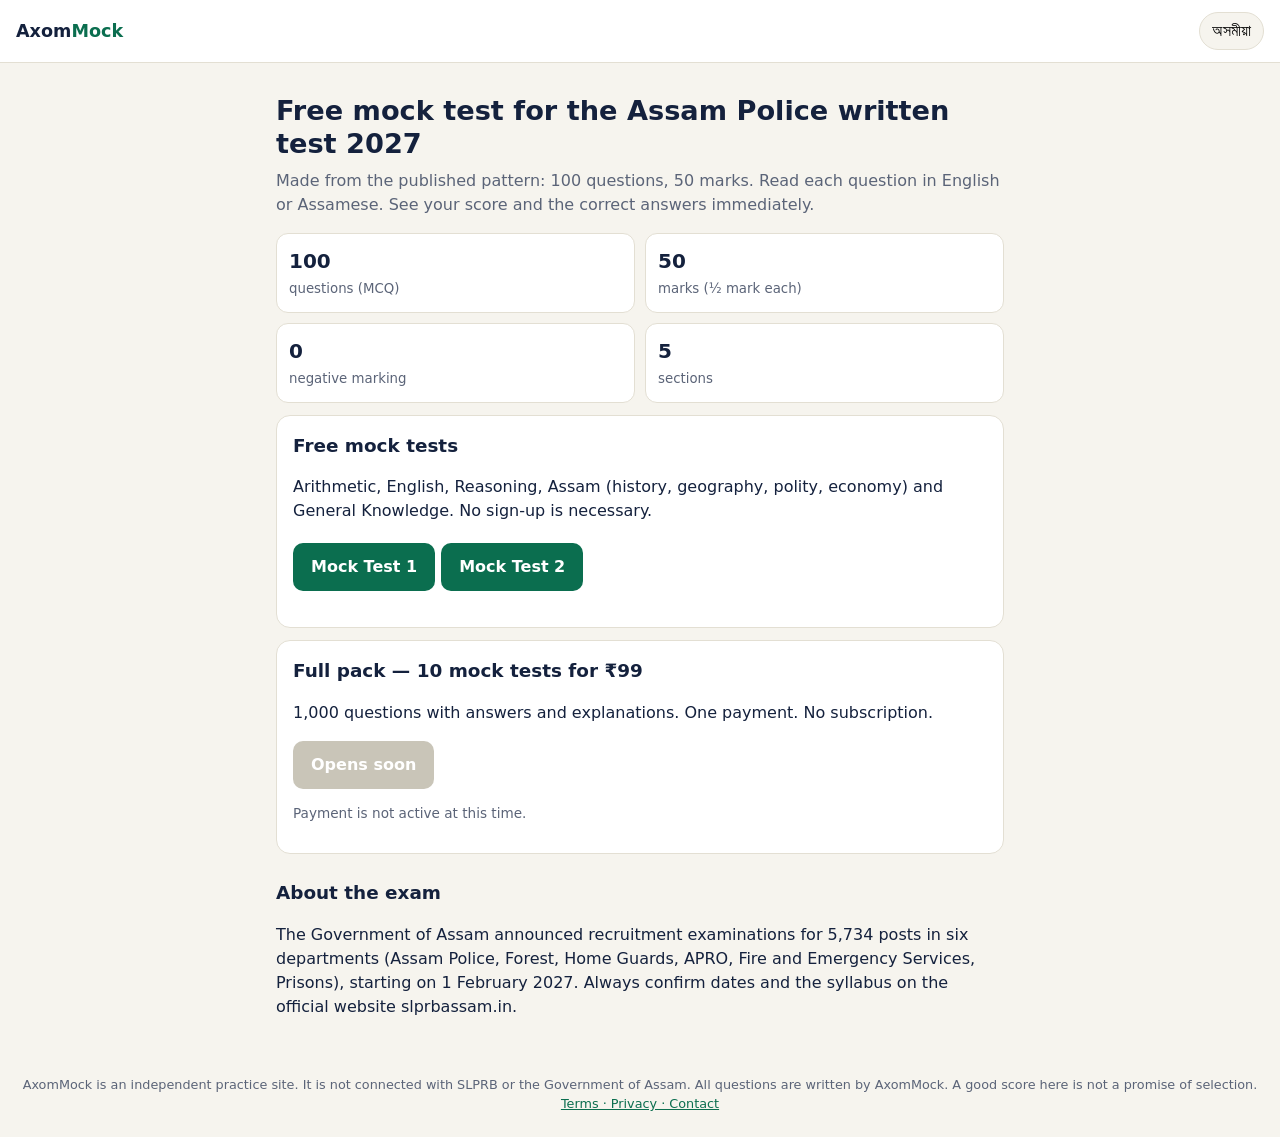
==== index.html @ 6a2d626f "No repeated questions, Mock Test 2 checked" ====
<!DOCTYPE html>
<html lang="en">
<head>
<meta charset="utf-8">
<meta name="viewport" content="width=device-width,initial-scale=1">
<title>AxomMock – Free Assam Police Mock Test 2027 (English + Assamese)</title>
<meta name="description" content="Free full-length mock test for the Assam Police recruitment written test 2027. 100 questions, 50 marks, no negative marking. English and Assamese.">
<link rel="canonical" href="https://assam.chewd.study/">
<link rel="stylesheet" href="style.css">
</head>
<body>
<header class="top">
  <a class="logo" href="index.html">Axom<span>Mock</span></a>
  <button class="lang" id="lang"></button>
</header>
<main class="wrap">
  <h1 data-en="Free mock test for the Assam Police written test 2027" data-as="অসম আৰক্ষী লিখিত পৰীক্ষা 2027 ৰ বাবে বিনামূলীয়া মক টেষ্ট"></h1>
  <p class="sub" data-en="Made from the published pattern: 100 questions, 50 marks. Read each question in English or Assamese. See your score and the correct answers immediately." data-as="প্ৰকাশিত আৰ্হিৰ ওপৰত ভিত্তি কৰি তৈয়াৰ কৰা: 100 টা প্ৰশ্ন, 50 নম্বৰ। প্ৰতিটো প্ৰশ্ন ইংৰাজী বা অসমীয়াত পঢ়ক। লগে লগে নম্বৰ আৰু শুদ্ধ উত্তৰ চাওক।"></p>

  <div class="facts">
    <div><b>100</b><small data-en="questions (MCQ)" data-as="টা প্ৰশ্ন (MCQ)"></small></div>
    <div><b>50</b><small data-en="marks (½ mark each)" data-as="নম্বৰ (প্ৰতিটোত ½)"></small></div>
    <div><b>0</b><small data-en="negative marking" data-as="ঋণাত্মক নম্বৰ নাই"></small></div>
    <div><b>5</b><small data-en="sections" data-as="টা শাখা"></small></div>
  </div>

  <div class="card">
    <h2 style="margin-top:0" data-en="Free mock tests" data-as="বিনামূলীয়া মক টেষ্ট"></h2>
    <p data-en="Arithmetic, English, Reasoning, Assam (history, geography, polity, economy) and General Knowledge. No sign-up is necessary." data-as="পাটীগণিত, ইংৰাজী, যুক্তি, অসম (বুৰঞ্জী, ভূগোল, ৰাজনীতি, অৰ্থনীতি) আৰু সাধাৰণ জ্ঞান। পঞ্জীয়নৰ প্ৰয়োজন নাই।"></p>
    <p id="tests"></p>
  </div>

  <div class="card">
    <h2 style="margin-top:0" data-en="Full pack — 10 mock tests for ₹99" data-as="সম্পূৰ্ণ পেক — 10 টা মক টেষ্ট ₹99 ত"></h2>
    <p data-en="1,000 questions with answers and explanations. One payment. No subscription." data-as="উত্তৰ আৰু ব্যাখ্যাসহ 1,000 টা প্ৰশ্ন। এবাৰ পৰিশোধ। কোনো ছাবস্ক্ৰিপচন নাই।"></p>
    <button class="btn" disabled data-en="Opens soon" data-as="সোনকালে আহিব"></button>
    <p class="note" data-en="Payment is not active at this time." data-as="বৰ্তমান পৰিশোধ ব্যৱস্থা সক্ৰিয় নহয়।"></p>
  </div>

  <h2 data-en="About the exam" data-as="পৰীক্ষাৰ বিষয়ে"></h2>
  <p data-en="The Government of Assam announced recruitment examinations for 5,734 posts in six departments (Assam Police, Forest, Home Guards, APRO, Fire and Emergency Services, Prisons), starting on 1 February 2027. Always confirm dates and the syllabus on the official website slprbassam.in." data-as="অসম চৰকাৰে ছটা বিভাগৰ (অসম আৰক্ষী, বন, গৃহৰক্ষী, APRO, অগ্নিনিৰ্বাপক আৰু জৰুৰীকালীন সেৱা, কাৰাগাৰ) 5,734 টা পদৰ নিযুক্তি পৰীক্ষা 1 ফেব্ৰুৱাৰী 2027 ৰ পৰা আৰম্ভ হ'ব বুলি ঘোষণা কৰিছে। তাৰিখ আৰু পাঠ্যক্ৰম সদায় চৰকাৰী ৱেবছাইট slprbassam.in ত নিশ্চিত কৰক।"></p>
</main>
<footer><span data-en="AxomMock is an independent practice site. It is not connected with SLPRB or the Government of Assam. All questions are written by AxomMock. A good score here is not a promise of selection." data-as="AxomMock এটা স্বতন্ত্ৰ অনুশীলন ছাইট। SLPRB বা অসম চৰকাৰৰ সৈতে ইয়াৰ কোনো সম্পৰ্ক নাই। সকলো প্ৰশ্ন AxomMock য়ে নিজাকৈ প্ৰস্তুত কৰা। ইয়াত ভাল নম্বৰ পোৱাটো নিৰ্বাচনৰ নিশ্চয়তা নহয়।"></span><br><a href="legal.html">Terms · Privacy · Contact</a></footer>
<script>
  var TESTS = 2; // number of published free tests
  (function () { var h = ''; for (var i = 1; i <= TESTS; i++) h += '<a class="btn" style="margin:4px 6px 4px 0" href="test.html?m=' + i + '"><span data-en="Mock Test ' + i + '" data-as="মক টেষ্ট ' + i + '"></span></a>'; document.getElementById('tests').innerHTML = h; })();
</script>
<script src="lang.js"></script>
<!-- Cloudflare Web Analytics --><script type='module' src='https://static.cloudflareinsights.com/beacon.min.js' data-cf-beacon='{"token": "37643b3091d94e91ad17ff8a0eee2a0e"}'></script><!-- End Cloudflare Web Analytics -->
</body>
</html>
---- style.css ----
:root{--ink:#14213d;--muted:#5b6478;--bg:#f6f4ee;--card:#fff;--line:#e3dfd3;--brand:#0b6e4f;--brand-d:#085a41;--warn:#b3541e;--ok:#0b6e4f;--bad:#b3261e}
*{box-sizing:border-box}
body{margin:0;font-family:system-ui,-apple-system,"Segoe UI","Noto Sans Bengali","Noto Sans",sans-serif;background:var(--bg);color:var(--ink);line-height:1.5}
a{color:var(--brand)}
.wrap{max-width:760px;margin:0 auto;padding:16px}
header.top{display:flex;justify-content:space-between;align-items:center;padding:12px 16px;background:var(--card);border-bottom:1px solid var(--line);position:sticky;top:0;z-index:5}
.logo{font-weight:800;font-size:1.1rem;text-decoration:none;color:var(--ink)}
.logo span{color:var(--brand)}
.lang{border:1px solid var(--line);background:var(--bg);border-radius:999px;padding:6px 12px;font:inherit;cursor:pointer}
h1{font-size:1.7rem;line-height:1.2;margin:.6em 0 .3em}
h2{font-size:1.15rem;margin:1.4em 0 .4em}
.sub{color:var(--muted);margin-top:0}
.card{background:var(--card);border:1px solid var(--line);border-radius:14px;padding:16px;margin:12px 0}
.facts{display:grid;grid-template-columns:repeat(2,1fr);gap:10px}
.facts div{background:var(--card);border:1px solid var(--line);border-radius:12px;padding:12px}
.facts b{display:block;font-size:1.25rem}
.facts small{color:var(--muted)}
.btn{display:inline-block;background:var(--brand);color:#fff;border:0;border-radius:10px;padding:12px 18px;font:inherit;font-weight:700;text-decoration:none;cursor:pointer}
.btn:hover{background:var(--brand-d)}
.btn.ghost{background:transparent;color:var(--ink);border:1px solid var(--line)}
.btn[disabled]{background:#c9c5b8;cursor:not-allowed}
.note{font-size:.85rem;color:var(--muted)}
.bar{display:flex;justify-content:space-between;align-items:center;gap:8px;flex-wrap:wrap}
.timer{font-variant-numeric:tabular-nums;font-weight:700}
.timer.low{color:var(--bad)}
.sec{font-size:.8rem;text-transform:uppercase;letter-spacing:.04em;color:var(--brand);font-weight:700}
.qtext{font-size:1.1rem;margin:.3em 0 .8em}
.opt{display:block;width:100%;text-align:left;background:var(--card);border:1px solid var(--line);border-radius:10px;padding:12px;margin:8px 0;font:inherit;cursor:pointer}
.opt.sel{border-color:var(--brand);background:#e7f3ee;font-weight:600}
.opt.right{border-color:var(--ok);background:#e7f3ee}
.opt.wrong{border-color:var(--bad);background:#fbeceb}
.nav{display:flex;justify-content:space-between;gap:8px;margin-top:14px}
.grid{display:grid;grid-template-columns:repeat(10,1fr);gap:4px;margin-top:14px}
.grid button{border:1px solid var(--line);background:var(--card);border-radius:6px;padding:6px 0;font-size:.75rem;cursor:pointer}
.grid button.done{background:#e7f3ee;border-color:var(--brand)}
.grid button.cur{outline:2px solid var(--ink)}
.score{font-size:2.4rem;font-weight:800;margin:0}
table{width:100%;border-collapse:collapse}
td,th{padding:8px;border-bottom:1px solid var(--line);text-align:left}
.exp{font-size:.9rem;color:var(--muted);margin-top:6px}
footer{color:var(--muted);font-size:.8rem;padding:24px 16px;text-align:center}
@media(max-width:480px){.grid{grid-template-columns:repeat(8,1fr)}h1{font-size:1.4rem}}
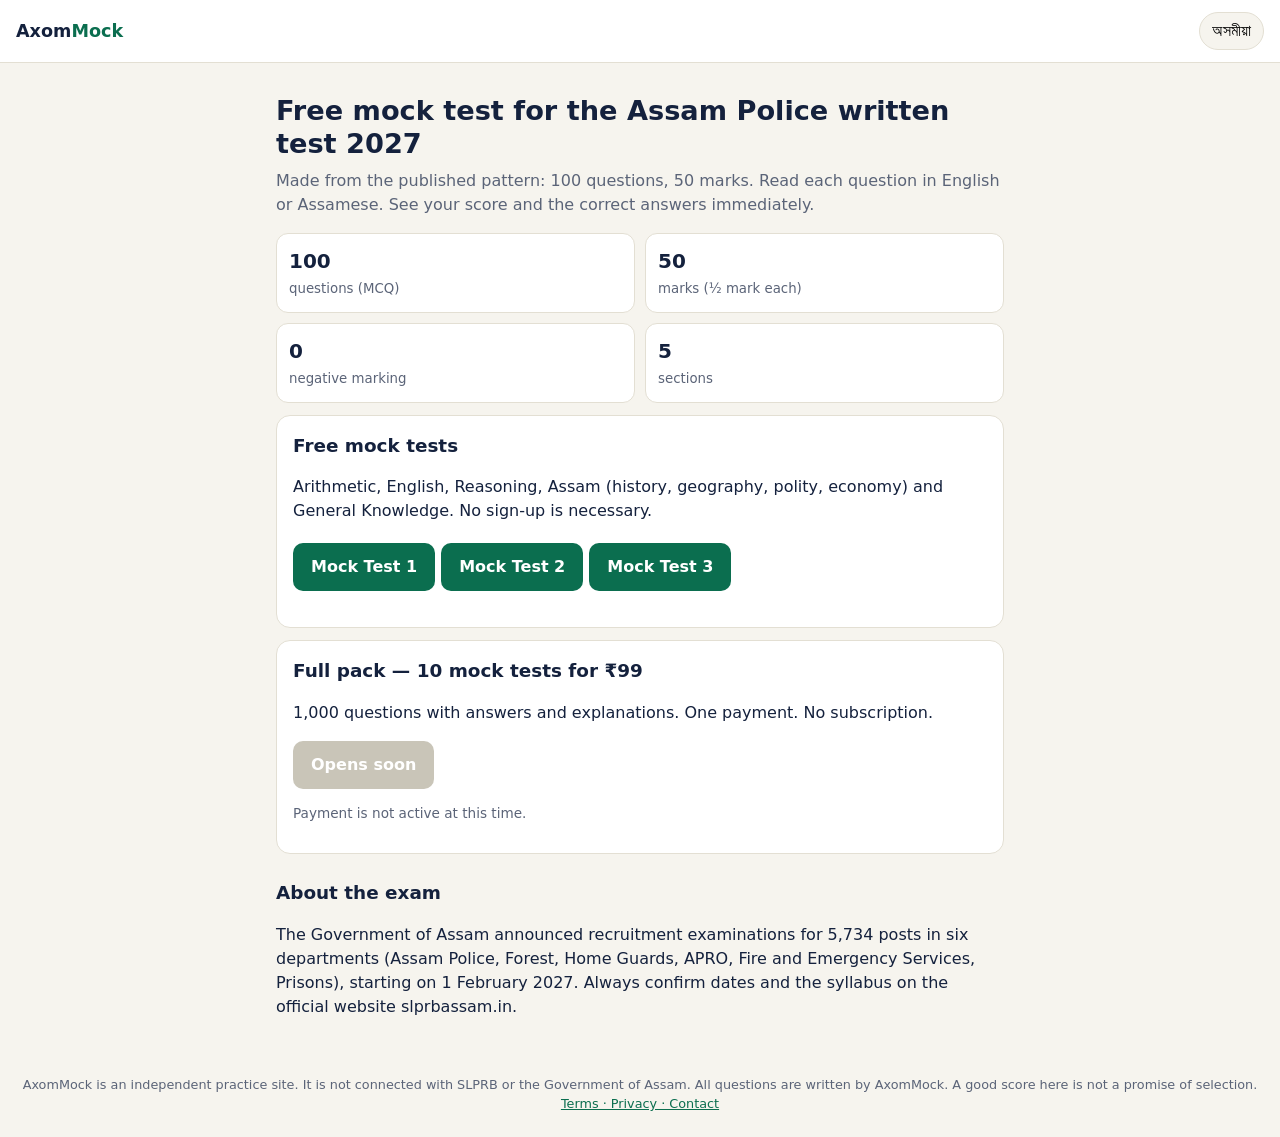
==== commit 75e5cd61: "Mock Test 3, checked" ====
--- a/index.html
+++ b/index.html
@@ -42,7 +42,7 @@
 </main>
 <footer><span data-en="AxomMock is an independent practice site. It is not connected with SLPRB or the Government of Assam. All questions are written by AxomMock. A good score here is not a promise of selection." data-as="AxomMock এটা স্বতন্ত্ৰ অনুশীলন ছাইট। SLPRB বা অসম চৰকাৰৰ সৈতে ইয়াৰ কোনো সম্পৰ্ক নাই। সকলো প্ৰশ্ন AxomMock য়ে নিজাকৈ প্ৰস্তুত কৰা। ইয়াত ভাল নম্বৰ পোৱাটো নিৰ্বাচনৰ নিশ্চয়তা নহয়।"></span><br><a href="legal.html">Terms · Privacy · Contact</a></footer>
 <script>
-  var TESTS = 2; // number of published free tests
+  var TESTS = 3; // number of published free tests
   (function () { var h = ''; for (var i = 1; i <= TESTS; i++) h += '<a class="btn" style="margin:4px 6px 4px 0" href="test.html?m=' + i + '"><span data-en="Mock Test ' + i + '" data-as="মক টেষ্ট ' + i + '"></span></a>'; document.getElementById('tests').innerHTML = h; })();
 </script>
 <script src="lang.js"></script>
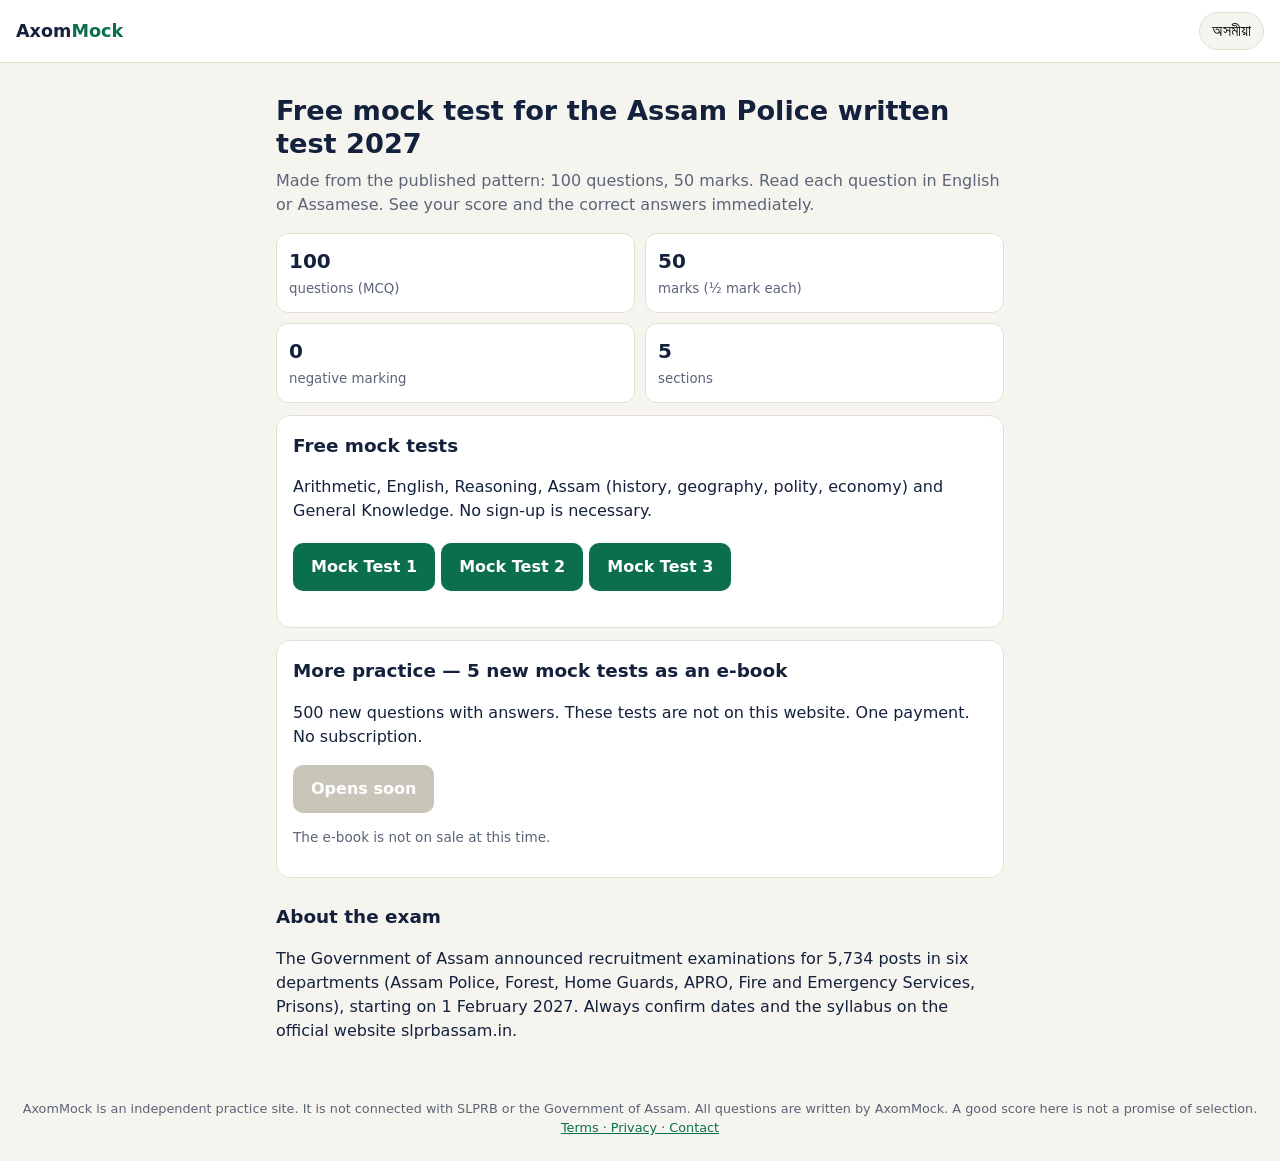
==== commit 9dd59d00: "Home page: e-book text; keep book tests out of the site Co-Authored-By: Claude Fable 5.2 <noreply@an" ====
--- a/index.html
+++ b/index.html
@@ -31,10 +31,10 @@
   </div>
 
   <div class="card">
-    <h2 style="margin-top:0" data-en="Full pack — 10 mock tests for ₹99" data-as="সম্পূৰ্ণ পেক — 10 টা মক টেষ্ট ₹99 ত"></h2>
-    <p data-en="1,000 questions with answers and explanations. One payment. No subscription." data-as="উত্তৰ আৰু ব্যাখ্যাসহ 1,000 টা প্ৰশ্ন। এবাৰ পৰিশোধ। কোনো ছাবস্ক্ৰিপচন নাই।"></p>
+    <h2 style="margin-top:0" data-en="More practice — 5 new mock tests as an e-book" data-as="অধিক অনুশীলন — ই-বুক হিচাপে 5 টা নতুন মক টেষ্ট"></h2>
+    <p data-en="500 new questions with answers. These tests are not on this website. One payment. No subscription." data-as="উত্তৰসহ 500 টা নতুন প্ৰশ্ন। এই টেষ্টসমূহ এই ৱেবছাইটত নাই। এবাৰ পৰিশোধ। কোনো ছাবস্ক্ৰিপচন নাই।"></p>
     <button class="btn" disabled data-en="Opens soon" data-as="সোনকালে আহিব"></button>
-    <p class="note" data-en="Payment is not active at this time." data-as="বৰ্তমান পৰিশোধ ব্যৱস্থা সক্ৰিয় নহয়।"></p>
+    <p class="note" data-en="The e-book is not on sale at this time." data-as="ই-বুকখন বৰ্তমান বিক্ৰীৰ বাবে উপলব্ধ নহয়।"></p>
   </div>
 
   <h2 data-en="About the exam" data-as="পৰীক্ষাৰ বিষয়ে"></h2>
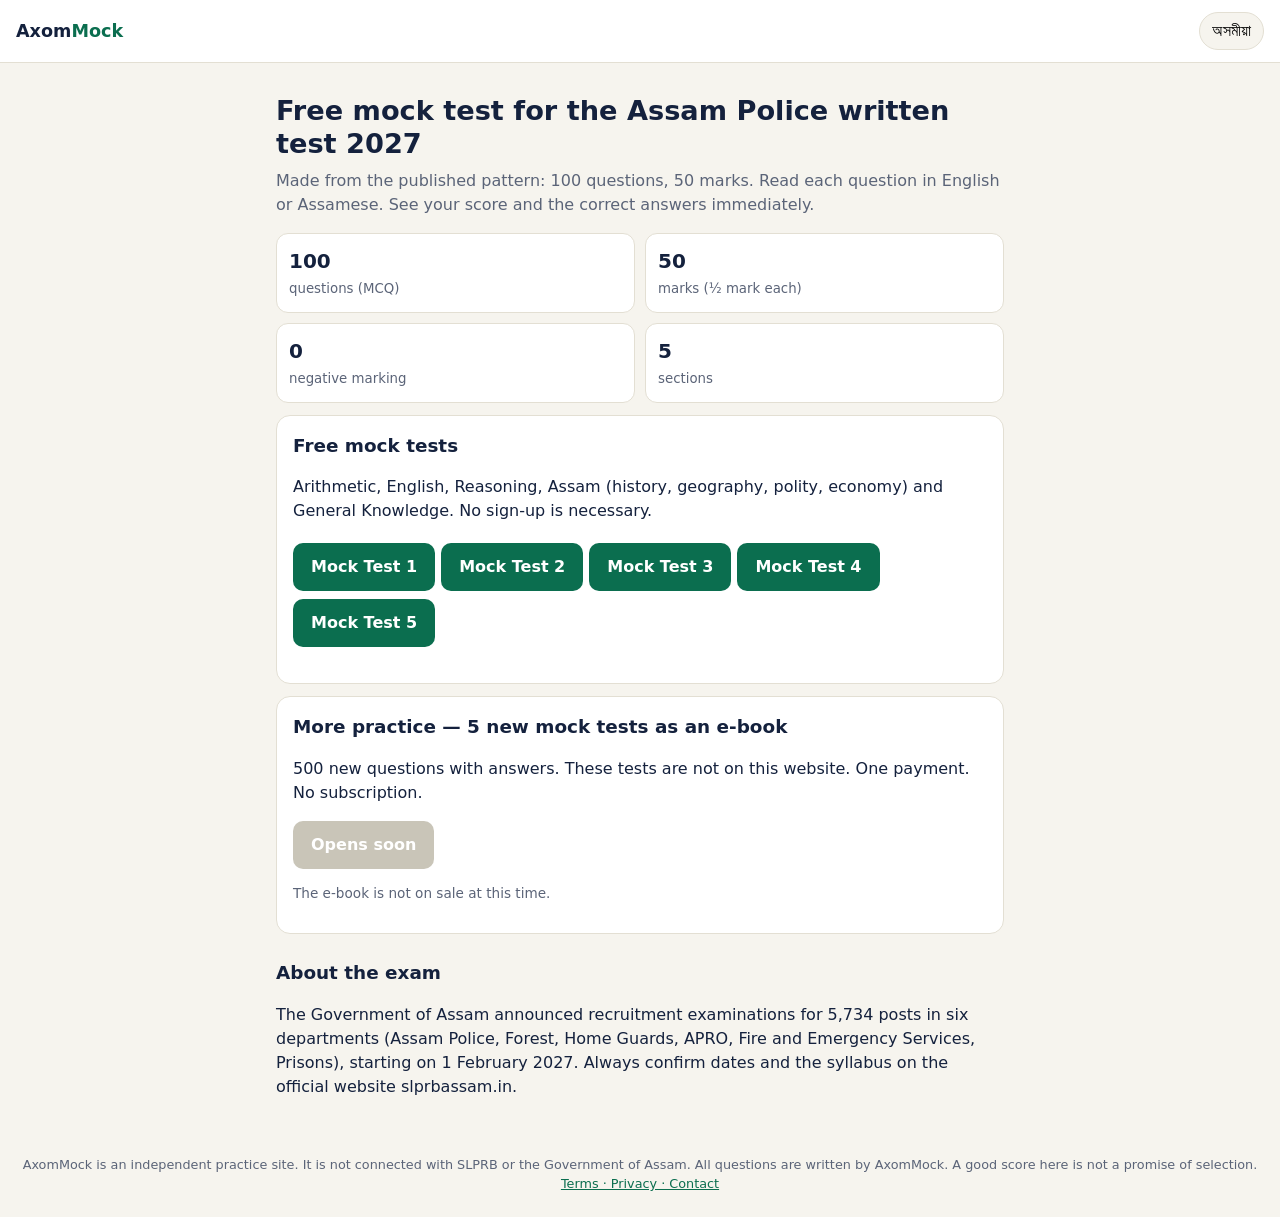
==== commit 06aa5d5e: "Add Mock Tests 4 and 5 (checked); list 5 free tests Co-Authored-By: Claude Fable 5.2 <noreply@anthro" ====
--- a/index.html
+++ b/index.html
@@ -42,7 +42,7 @@
 </main>
 <footer><span data-en="AxomMock is an independent practice site. It is not connected with SLPRB or the Government of Assam. All questions are written by AxomMock. A good score here is not a promise of selection." data-as="AxomMock এটা স্বতন্ত্ৰ অনুশীলন ছাইট। SLPRB বা অসম চৰকাৰৰ সৈতে ইয়াৰ কোনো সম্পৰ্ক নাই। সকলো প্ৰশ্ন AxomMock য়ে নিজাকৈ প্ৰস্তুত কৰা। ইয়াত ভাল নম্বৰ পোৱাটো নিৰ্বাচনৰ নিশ্চয়তা নহয়।"></span><br><a href="legal.html">Terms · Privacy · Contact</a></footer>
 <script>
-  var TESTS = 3; // number of published free tests
+  var TESTS = 5; // number of published free tests
   (function () { var h = ''; for (var i = 1; i <= TESTS; i++) h += '<a class="btn" style="margin:4px 6px 4px 0" href="test.html?m=' + i + '"><span data-en="Mock Test ' + i + '" data-as="মক টেষ্ট ' + i + '"></span></a>'; document.getElementById('tests').innerHTML = h; })();
 </script>
 <script src="lang.js"></script>
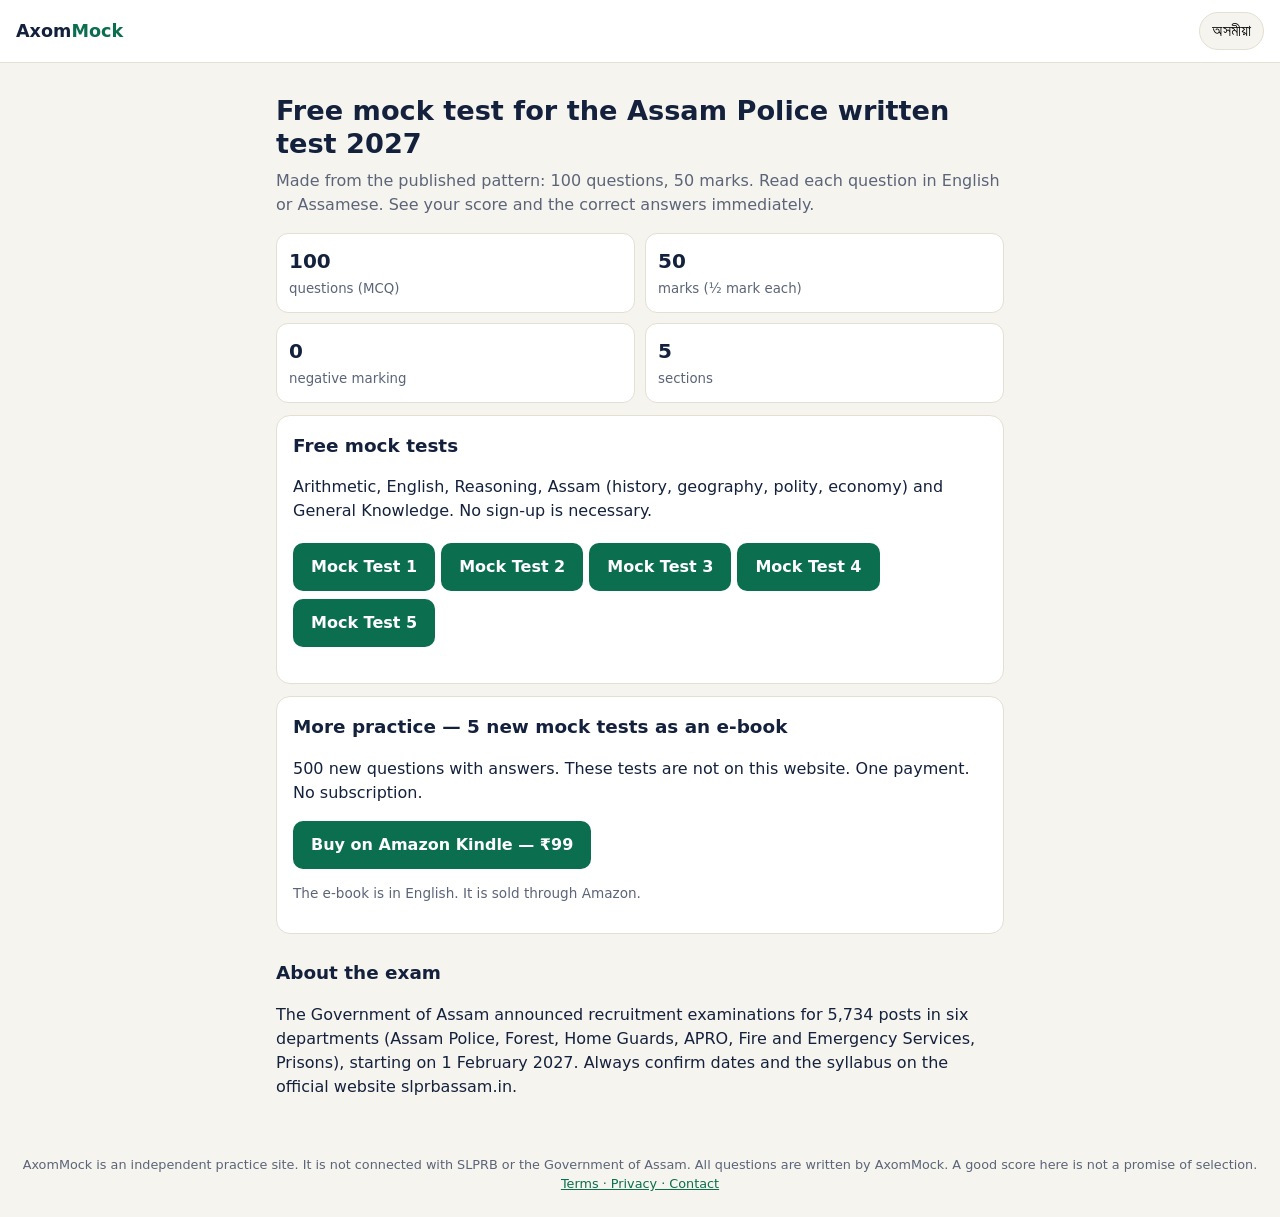
==== commit af82f35f: "Home page: link the e-book card to the live Kindle book Co-Authored-By: Claude Fable 5.2 <noreply@an" ====
--- a/index.html
+++ b/index.html
@@ -33,8 +33,8 @@
   <div class="card">
     <h2 style="margin-top:0" data-en="More practice — 5 new mock tests as an e-book" data-as="অধিক অনুশীলন — ই-বুক হিচাপে 5 টা নতুন মক টেষ্ট"></h2>
     <p data-en="500 new questions with answers. These tests are not on this website. One payment. No subscription." data-as="উত্তৰসহ 500 টা নতুন প্ৰশ্ন। এই টেষ্টসমূহ এই ৱেবছাইটত নাই। এবাৰ পৰিশোধ। কোনো ছাবস্ক্ৰিপচন নাই।"></p>
-    <button class="btn" disabled data-en="Opens soon" data-as="সোনকালে আহিব"></button>
-    <p class="note" data-en="The e-book is not on sale at this time." data-as="ই-বুকখন বৰ্তমান বিক্ৰীৰ বাবে উপলব্ধ নহয়।"></p>
+    <a class="btn" href="https://www.amazon.in/dp/B0HRRXD11S" target="_blank" rel="noopener" data-en="Buy on Amazon Kindle — ₹99" data-as="Amazon Kindle ত কিনক — ₹99"></a>
+    <p class="note" data-en="The e-book is in English. It is sold through Amazon." data-as="ই-বুকখন ইংৰাজী ভাষাত আছে। Amazon ৰ জৰিয়তে বিক্ৰী হয়।"></p>
   </div>
 
   <h2 data-en="About the exam" data-as="পৰীক্ষাৰ বিষয়ে"></h2>
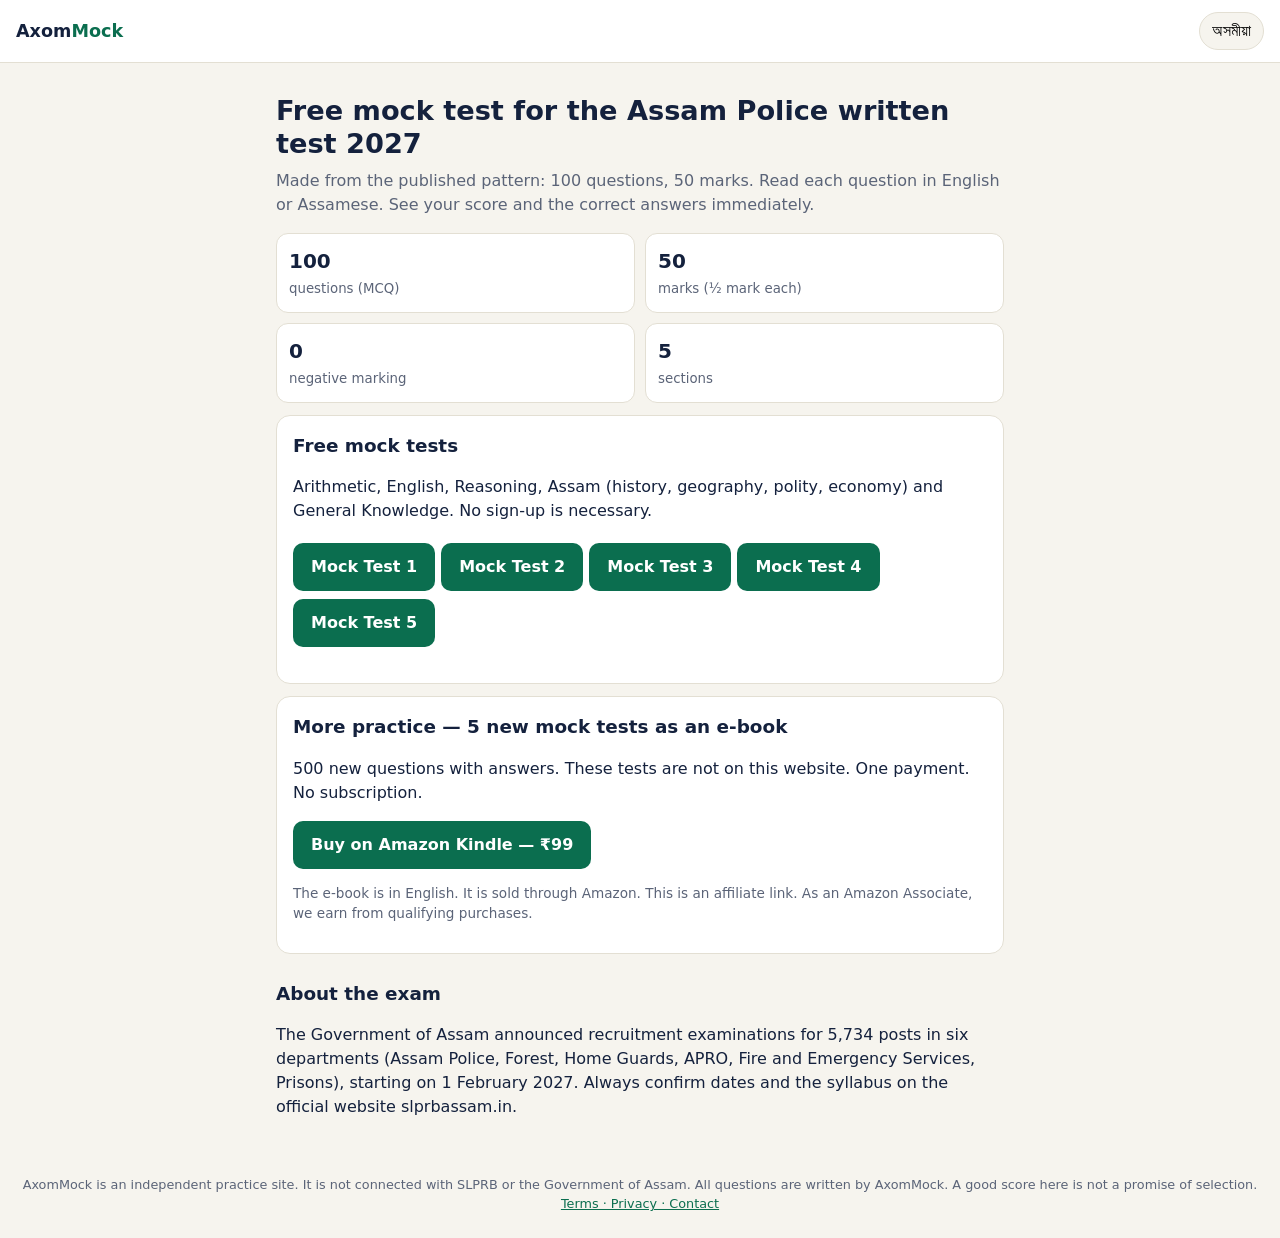
==== commit 87673a12: "E-book link: Amazon Associates tag and disclosure; legal page: seller and refund text Co-Authored-By" ====
--- a/index.html
+++ b/index.html
@@ -33,8 +33,8 @@
   <div class="card">
     <h2 style="margin-top:0" data-en="More practice — 5 new mock tests as an e-book" data-as="অধিক অনুশীলন — ই-বুক হিচাপে 5 টা নতুন মক টেষ্ট"></h2>
     <p data-en="500 new questions with answers. These tests are not on this website. One payment. No subscription." data-as="উত্তৰসহ 500 টা নতুন প্ৰশ্ন। এই টেষ্টসমূহ এই ৱেবছাইটত নাই। এবাৰ পৰিশোধ। কোনো ছাবস্ক্ৰিপচন নাই।"></p>
-    <a class="btn" href="https://www.amazon.in/dp/B0HRRXD11S" target="_blank" rel="noopener" data-en="Buy on Amazon Kindle — ₹99" data-as="Amazon Kindle ত কিনক — ₹99"></a>
-    <p class="note" data-en="The e-book is in English. It is sold through Amazon." data-as="ই-বুকখন ইংৰাজী ভাষাত আছে। Amazon ৰ জৰিয়তে বিক্ৰী হয়।"></p>
+    <a class="btn" href="https://www.amazon.in/dp/B0HRRXD11S?tag=gabbar-21" target="_blank" rel="noopener sponsored" data-en="Buy on Amazon Kindle — ₹99" data-as="Amazon Kindle ত কিনক — ₹99"></a>
+    <p class="note" data-en="The e-book is in English. It is sold through Amazon. This is an affiliate link. As an Amazon Associate, we earn from qualifying purchases." data-as="ই-বুকখন ইংৰাজী ভাষাত আছে। Amazon ৰ জৰিয়তে বিক্ৰী হয়। এইটো এটা এফিলিয়েট লিংক। Amazon Associate হিচাপে আমি যোগ্য ক্ৰয়ৰ পৰা উপাৰ্জন কৰোঁ।"></p>
   </div>
 
   <h2 data-en="About the exam" data-as="পৰীক্ষাৰ বিষয়ে"></h2>
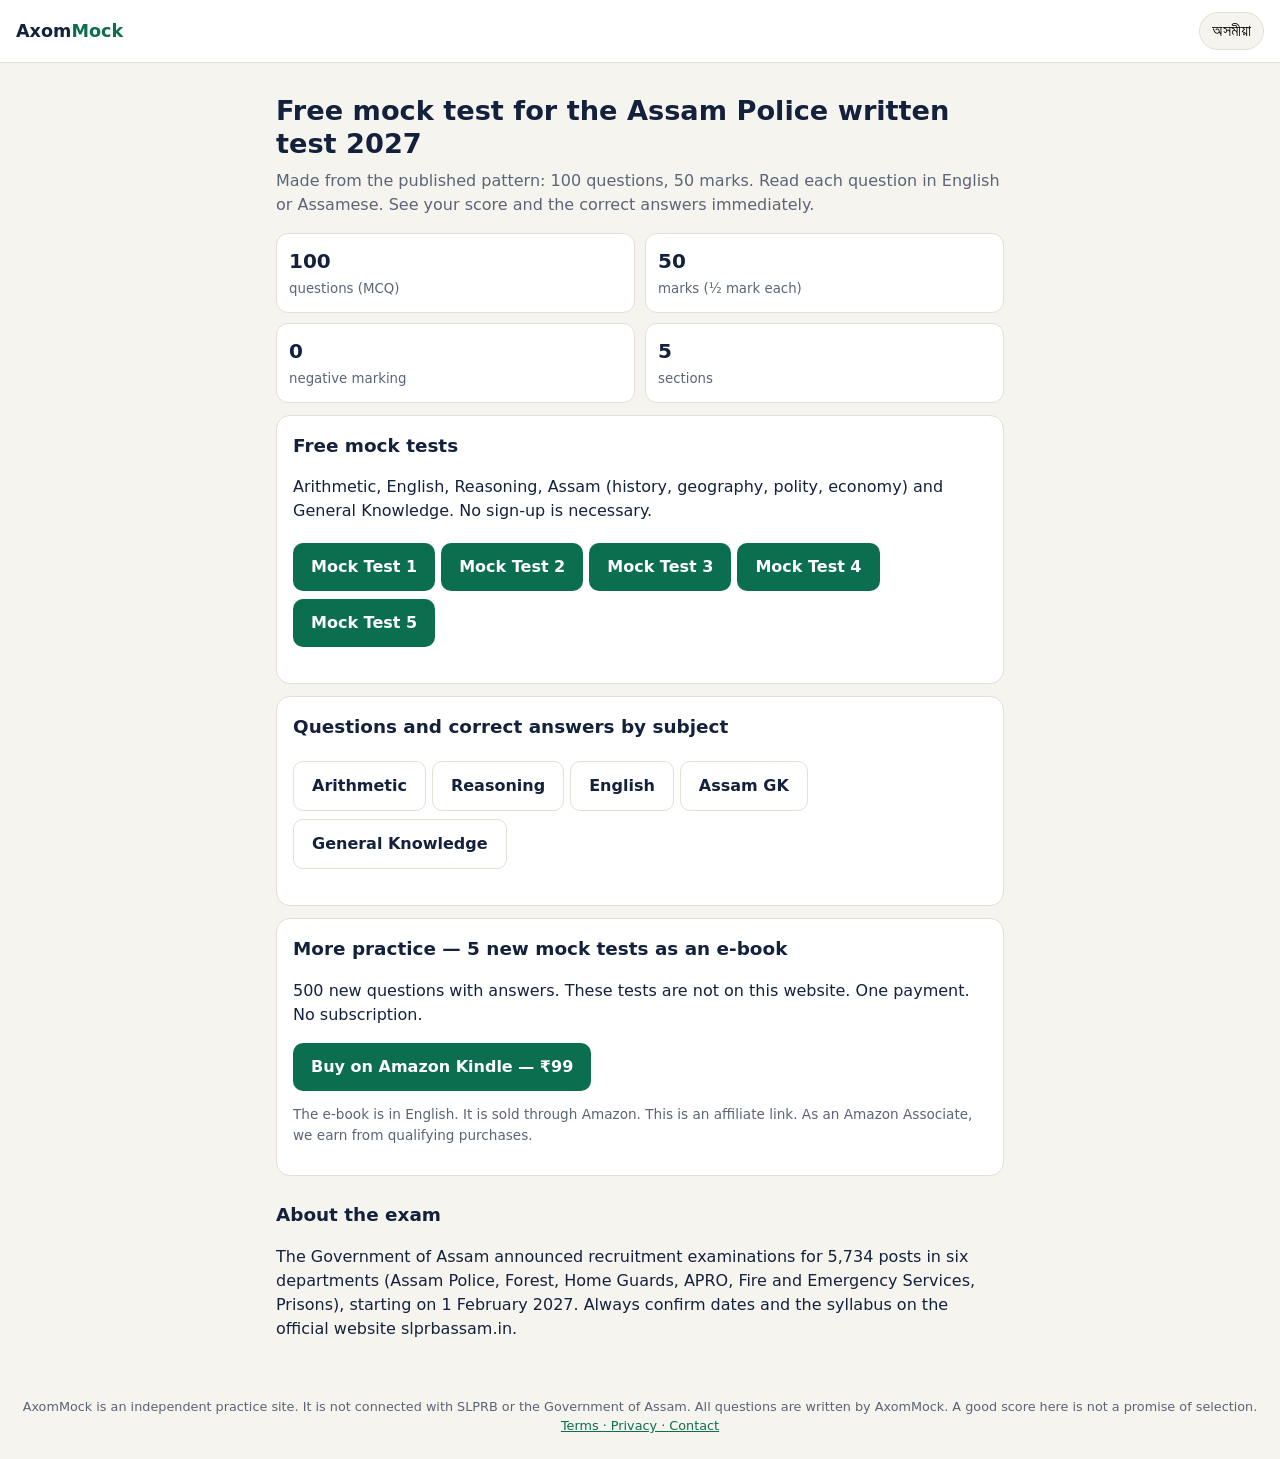
==== commit b8d9e1f3: "Add 5 subject pages with the questions and answers of tests 1 to 5 as static HTML Co-Authored-By: Cl" ====
--- a/index.html
+++ b/index.html
@@ -31,6 +31,11 @@
   </div>
 
   <div class="card">
+    <h2 style="margin-top:0" data-en="Questions and correct answers by subject" data-as="প্ৰশ্ন আৰু শুদ্ধ উত্তৰ">Questions and correct answers by subject</h2>
+    <p><a class="btn ghost" style="margin:4px 6px 4px 0" href="arithmetic-questions.html" data-en="Arithmetic" data-as="পাটীগণিত">Arithmetic</a><a class="btn ghost" style="margin:4px 6px 4px 0" href="reasoning-questions.html" data-en="Reasoning" data-as="যুক্তি">Reasoning</a><a class="btn ghost" style="margin:4px 6px 4px 0" href="english-questions.html" data-en="English" data-as="ইংৰাজী">English</a><a class="btn ghost" style="margin:4px 6px 4px 0" href="assam-gk-questions.html" data-en="Assam GK" data-as="অসম">Assam GK</a><a class="btn ghost" style="margin:4px 6px 4px 0" href="general-knowledge-questions.html" data-en="General Knowledge" data-as="সাধাৰণ জ্ঞান">General Knowledge</a></p>
+  </div>
+
+  <div class="card">
     <h2 style="margin-top:0" data-en="More practice — 5 new mock tests as an e-book" data-as="অধিক অনুশীলন — ই-বুক হিচাপে 5 টা নতুন মক টেষ্ট"></h2>
     <p data-en="500 new questions with answers. These tests are not on this website. One payment. No subscription." data-as="উত্তৰসহ 500 টা নতুন প্ৰশ্ন। এই টেষ্টসমূহ এই ৱেবছাইটত নাই। এবাৰ পৰিশোধ। কোনো ছাবস্ক্ৰিপচন নাই।"></p>
     <a class="btn" href="https://www.amazon.in/dp/B0HRRXD11S?tag=gabbar-21" target="_blank" rel="noopener sponsored" data-en="Buy on Amazon Kindle — ₹99" data-as="Amazon Kindle ত কিনক — ₹99"></a>
--- a/style.css
+++ b/style.css
@@ -40,3 +40,5 @@
 .exp{font-size:.9rem;color:var(--muted);margin-top:6px}
 footer{color:var(--muted);font-size:.8rem;padding:24px 16px;text-align:center}
 @media(max-width:480px){.grid{grid-template-columns:repeat(8,1fr)}h1{font-size:1.4rem}}
+details summary{cursor:pointer;color:var(--brand);font-weight:700}
+.static .opt{cursor:default}
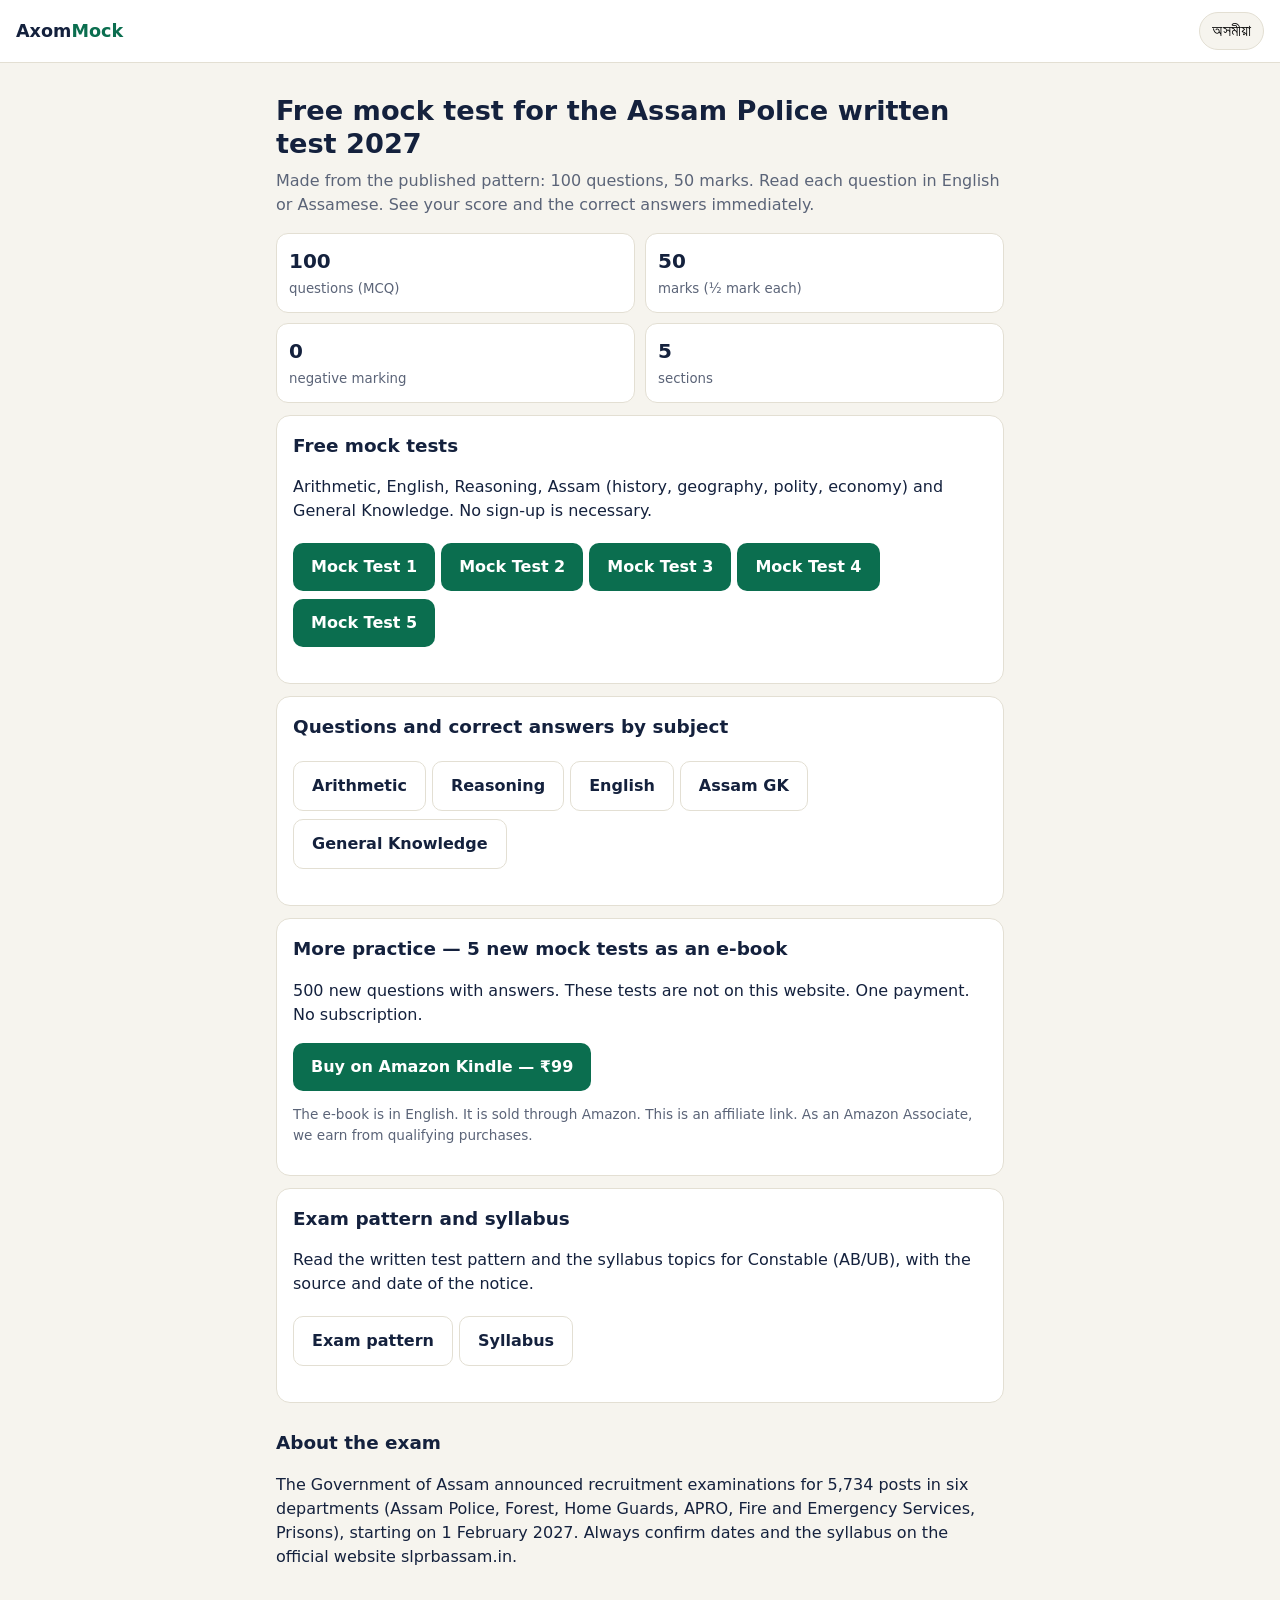
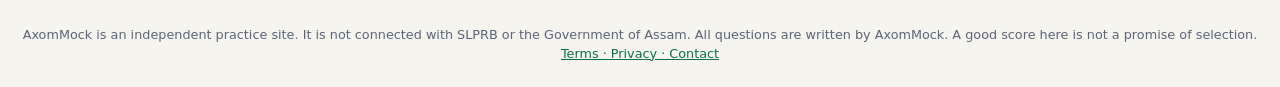
==== commit aac587f8: "Add exam pattern and syllabus pages (sourced from SLPRB advertisement dated 05-12-2025) Co-Authored-" ====
--- a/index.html
+++ b/index.html
@@ -42,6 +42,12 @@
     <p class="note" data-en="The e-book is in English. It is sold through Amazon. This is an affiliate link. As an Amazon Associate, we earn from qualifying purchases." data-as="ই-বুকখন ইংৰাজী ভাষাত আছে। Amazon ৰ জৰিয়তে বিক্ৰী হয়। এইটো এটা এফিলিয়েট লিংক। Amazon Associate হিচাপে আমি যোগ্য ক্ৰয়ৰ পৰা উপাৰ্জন কৰোঁ।"></p>
   </div>
 
+  <div class="card">
+    <h2 style="margin-top:0" data-en="Exam pattern and syllabus" data-as="পৰীক্ষাৰ আৰ্হি আৰু পাঠ্যক্ৰম (Exam Pattern and Syllabus)"></h2>
+    <p data-en="Read the written test pattern and the syllabus topics for Constable (AB/UB), with the source and date of the notice." data-as="কনষ্টেবল (AB/UB) লিখিত পৰীক্ষাৰ আৰ্হি আৰু পাঠ্যক্ৰমৰ বিষয়বস্তু, বিজ্ঞাপনৰ উৎস আৰু তাৰিখসহ পঢ়ক।"></p>
+    <p><a class="btn ghost" style="margin:4px 6px 4px 0" href="exam-pattern.html"><span data-en="Exam pattern" data-as="পৰীক্ষাৰ আৰ্হি (Exam Pattern)"></span></a><a class="btn ghost" style="margin:4px 6px 4px 0" href="syllabus.html"><span data-en="Syllabus" data-as="পাঠ্যক্ৰম (Syllabus)"></span></a></p>
+  </div>
+
   <h2 data-en="About the exam" data-as="পৰীক্ষাৰ বিষয়ে"></h2>
   <p data-en="The Government of Assam announced recruitment examinations for 5,734 posts in six departments (Assam Police, Forest, Home Guards, APRO, Fire and Emergency Services, Prisons), starting on 1 February 2027. Always confirm dates and the syllabus on the official website slprbassam.in." data-as="অসম চৰকাৰে ছটা বিভাগৰ (অসম আৰক্ষী, বন, গৃহৰক্ষী, APRO, অগ্নিনিৰ্বাপক আৰু জৰুৰীকালীন সেৱা, কাৰাগাৰ) 5,734 টা পদৰ নিযুক্তি পৰীক্ষা 1 ফেব্ৰুৱাৰী 2027 ৰ পৰা আৰম্ভ হ'ব বুলি ঘোষণা কৰিছে। তাৰিখ আৰু পাঠ্যক্ৰম সদায় চৰকাৰী ৱেবছাইট slprbassam.in ত নিশ্চিত কৰক।"></p>
 </main>
